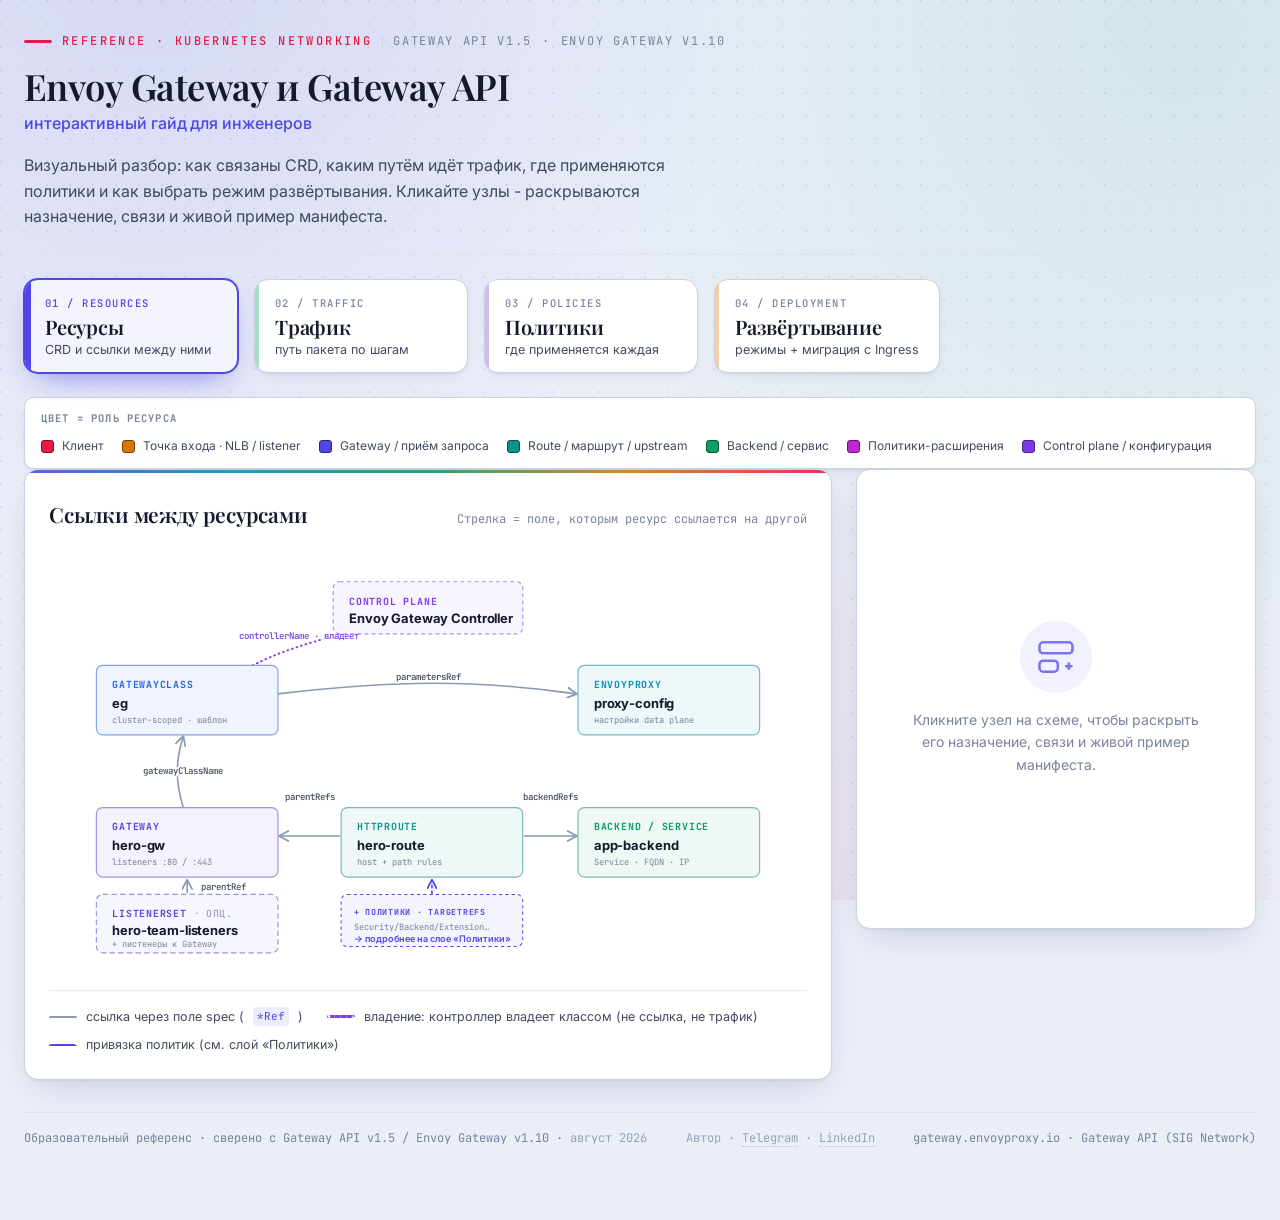
==== envoy-gateway-visualization/index.html @ 9452cdd7 "Add interactive visual guides: Envoy Gateway and trace sampling Two self-contained static guides sha" ====
<!DOCTYPE html>
<html lang="ru">
<head>
<meta charset="UTF-8">
<meta name="viewport" content="width=device-width, initial-scale=1.0">
<title>Envoy Gateway и Gateway API - интерактивный гайд</title>
<link rel="preconnect" href="https://fonts.googleapis.com">
<link rel="preconnect" href="https://fonts.gstatic.com" crossorigin>
<link href="https://fonts.googleapis.com/css2?family=Playfair+Display:wght@500;600;700&family=Inter:wght@400;500;600;700&family=JetBrains+Mono:wght@400;500;700&display=swap" rel="stylesheet">
<link rel="stylesheet" href="styles.css?v=26">
</head>
<body>
<div class="wrap">

  <header class="masthead">
    <!-- Two groups inside one eyebrow: rubric (brand) + covered components with the
         versions the content is written against (secondary). Version numbers must stay
         in sync with the claims in data.js / layers/deploy.html - see DESIGN.md §2. -->
    <div class="eyebrow">
      <span class="eb-rubric">Reference · Kubernetes networking</span>
      <span class="eb-topics">
        <span>Gateway API v1.5</span> · <span>Envoy Gateway v1.10</span>
      </span>
    </div>
    <h1>Envoy Gateway и Gateway API</h1>
    <p class="subtitle">интерактивный гайд для инженеров</p>
    <p class="lede">Визуальный разбор: как связаны CRD, каким путём идёт трафик,
      где применяются политики и как выбрать режим развёртывания. Кликайте узлы - раскрываются
      назначение, связи и живой пример манифеста.</p>
  </header>

  <div class="tabs" role="tablist" aria-label="Слои визуализации">
    <button class="tab" role="tab" data-layer="crd" aria-selected="true">
      <span class="tab-idx">01 / RESOURCES</span>
      <span class="tab-title">Ресурсы</span>
      <span class="tab-sub">CRD и ссылки между ними</span>
    </button>
    <button class="tab" role="tab" data-layer="traffic" aria-selected="false">
      <span class="tab-idx">02 / TRAFFIC</span>
      <span class="tab-title">Трафик</span>
      <span class="tab-sub">путь пакета по шагам</span>
    </button>
    <button class="tab" role="tab" data-layer="policies" aria-selected="false">
      <span class="tab-idx">03 / POLICIES</span>
      <span class="tab-title">Политики</span>
      <span class="tab-sub">где применяется каждая</span>
    </button>
    <button class="tab" role="tab" data-layer="deploy" aria-selected="false">
      <span class="tab-idx">04 / DEPLOYMENT</span>
      <span class="tab-title">Развёртывание</span>
      <span class="tab-sub">режимы + миграция с Ingress</span>
    </button>
  </div>

  <div class="color-key" aria-label="Легенда цветов ресурсов">
    <span class="ck-title">Цвет = роль ресурса</span>
    <span class="ck client">Клиент</span>
    <span class="ck edge-in">Точка входа · NLB / listener</span>
    <span class="ck gateway">Gateway / приём запроса</span>
    <span class="ck route">Route / маршрут / upstream</span>
    <span class="ck backend">Backend / сервис</span>
    <span class="ck policy">Политики-расширения</span>
    <span class="ck control">Control plane / конфигурация</span>
  </div>

  <div class="stage">
    <!-- Layer panels are fetched from layers/*.html and injected here at load.
         See bootstrap script below and README.md ("Разбиение на слои"). -->
    <div class="board" id="board">

    </div>

    <!-- ============ SIDE PANEL ============ -->
    <aside class="side" id="side">
      <div class="side-empty" id="side-empty">
        <svg width="44" height="44" viewBox="0 0 24 24" fill="none" stroke="currentColor" stroke-width="1.4">
          <rect x="3" y="4" width="18" height="6" rx="2"/><rect x="3" y="14" width="10" height="6" rx="2"/><path d="M17 17h4M19 15v4"/>
        </svg>
        <p>Кликните узел на схеме, чтобы раскрыть его назначение, связи и живой пример манифеста.</p>
      </div>
      <div class="side-content" id="side-content">
        <div class="side-top">
          <button class="side-close" id="side-close" aria-label="Закрыть">×</button>
          <div class="side-kind" id="s-kind"><span id="s-kind-text"></span><span class="side-badge" id="s-badge"></span></div>
          <div class="side-title" id="s-title"></div>
          <div class="side-scope" id="s-scope"></div>
          <div class="panel-tabs" role="tablist">
            <button class="panel-tab" role="tab" data-pane="overview" aria-selected="true">Обзор</button>
            <button class="panel-tab" role="tab" data-pane="manifest" aria-selected="false">Манифест</button>
          </div>
        </div>
        <div class="side-body">
          <div class="pane active" id="pane-overview"></div>
          <div class="pane" id="pane-manifest"></div>
        </div>
      </div>
    </aside>
  </div>

  <footer class="foot">
    <!-- Versions are now stated in the masthead eyebrow, so the old "не привязан к версии"
         disclaimer would contradict it. Keep this line and the eyebrow in sync. -->
    <span>Образовательный референс · сверено с Gateway API v1.5 / Envoy Gateway v1.10
      · <time datetime="2026-08">август 2026</time></span>
    <span class="foot-author">Автор ·
      <a href="https://t.me/mmmmort" target="_blank" rel="noopener noreferrer">Telegram</a> ·
      <a href="https://www.linkedin.com/in/mortalius/" target="_blank" rel="noopener noreferrer">LinkedIn</a>
    </span>
    <span>gateway.envoyproxy.io · Gateway API (SIG Network)</span>
  </footer>
</div>

<!-- Bootstrap: fetch layer partials into #board, THEN load behavior.
     data.js (pure content model, no DOM) is loaded up front.
     app.js is loaded LAST, only after every layer is in the DOM - so its
     load-time wiring (.node handlers, stepper, cp-toggle, deep-link) finds a
     complete document and needs no async awareness. Requires an http server
     (fetch is blocked on file://) - see README.md. Bump ?v=N on asset edits. -->
<script src="data.js?v=26"></script>
<script>
(async () => {
  const V = 26;                                    // cache-bust version (keep in sync with ?v= above)
  const LAYERS = ['crd','traffic','policies','deploy'];   // injection order = tab order
  const board = document.getElementById('board');
  try {
    const parts = await Promise.all(
      LAYERS.map(async name => {
        const res = await fetch(`layers/${name}.html?v=${V}`);
        if(!res.ok) throw new Error(`${name}: HTTP ${res.status}`);
        return res.text();
      })
    );
    board.insertAdjacentHTML('beforeend', parts.join('\n'));
  } catch(err){
    board.innerHTML = `<div class="board-head"><h2>Не удалось загрузить слои</h2>`
      + `<span class="hint">${err.message}. Запустите через http-сервер: <code>python3 -m http.server</code></span></div>`;
    console.error('Layer load failed:', err);
    return;                                        // don't load app.js against an empty board
  }
  const s = document.createElement('script');
  s.src = `app.js?v=${V}`;
  document.body.appendChild(s);
})();
</script>
</body>
</html>
---- envoy-gateway-visualization/styles.css ----
/* ============================================================
   Envoy Gateway visualization - styles
   Theme: "Blueprint Journal" - light, high-contrast, colorful.
   A cool paper canvas with a faint dot-grid, crisp white cards
   with colored borders + soft tinted shadows, and dark navy
   manifest blocks for punchy contrast. Each resource block is
   color-coded by role so the diagram reads as a legend of hues.

   Type system (all families ship Cyrillic - the UI is Russian):
     Playfair Display - high-contrast editorial serif for display/titles
     Inter            - clean grotesque for UI & body
     JetBrains Mono   - technical labels, code, YAML

   Accent contract (referenced across html/app.js/data.js):
     --primary   (indigo)  active UI / logic / selected / YAML keys / attach edges
     --accent-traffic (emerald) traversed path / progress / active connections
     --brand     (rose)    brand touch (eyebrow)
   Per-node hue lives in --na, assigned by [data-node] below.
   Structure lives in index.html; content in data.js; behavior in app.js.
   ============================================================ */
:root{
  /* base surfaces */
  --bg-primary:#eaeef7;          /* page canvas */
  --bg-surface:#ffffff;          /* cards / board / panel */
  --bg-surface-2:#f3f6fc;        /* insets */
  --bg-inset:#eef2fb;

  /* borders */
  --border:#dde3ef;              /* general hairline (referenced in html) */
  --border-faint:#e8ecf5;
  --border-muted:#c9d2e2;
  --border-2:#8c98b2;            /* medium - edges / arrow markers */

  /* typography */
  --text-primary:#141a2b;        /* near-black navy */
  --text-secondary:#414a5f;
  --text-muted:#78839c;
  --text-3:#98a3ba;              /* faint - config labels / soft markers */

  /* semantic accents */
  --primary:#4f46e5;             /* indigo - logic / YAML / active UI */
  --accent-manifest:#4f46e5;
  --accent-manifest-weak:rgba(79,70,229,.10);
  --accent-traffic:#0a9e63;      /* emerald - active path / success */
  --accent-traffic-weak:rgba(10,158,99,.12);
  --brand:#e11d48;               /* rose - brand touch */
  --accent-warning:#b45309;      /* amber - notes / pending */
  --accent-warning-weak:rgba(217,119,6,.12);

  /* category hues (for node color-coding) */
  --c-indigo:#4f46e5;
  --c-blue:#2563eb;
  --c-cyan:#0891b2;
  --c-teal:#0d9488;
  --c-emerald:#0a9e63;
  --c-violet:#7c3aed;
  --c-amber:#d97706;
  --c-rose:#e11d48;
  --c-fuchsia:#c026d3;

  /* layout */
  --radius:9px;
  --radius-lg:14px;
  --shadow:0 1px 2px rgba(20,26,43,.05),0 14px 34px -14px rgba(30,41,90,.22);
  --shadow-sm:0 1px 2px rgba(20,26,43,.05),0 6px 16px -10px rgba(30,41,90,.2);
  --glow-manifest:drop-shadow(0 2px 5px rgba(79,70,229,.35));
  --glow-traffic:drop-shadow(0 2px 5px rgba(10,158,99,.4));

  /* spacing (base 8px) */
  --s-xs:8px; --s-sm:12px; --s-md:16px; --s-lg:24px; --s-xl:32px;

  --font:"Inter",system-ui,-apple-system,Segoe UI,sans-serif;
  --display:"Playfair Display",Georgia,"Times New Roman",serif;
  --mono:"JetBrains Mono",ui-monospace,SFMono-Regular,Menlo,monospace;

  --spring:cubic-bezier(.34,1.56,.64,1);   /* tactile snap ~ spring */
  --ease:cubic-bezier(.4,0,.2,1);
}

*{box-sizing:border-box;}
html,body{margin:0;padding:0;}
body{
  font-family:var(--font);
  color:var(--text-secondary);
  background-color:var(--bg-primary);
  background-image:
    radial-gradient(circle at 12% -8%, rgba(79,70,229,.14), transparent 42%),
    radial-gradient(circle at 92% 4%, rgba(10,158,99,.10), transparent 44%),
    radial-gradient(circle at 60% 120%, rgba(225,29,72,.08), transparent 50%),
    radial-gradient(circle at 1px 1px, rgba(72,86,120,.11) 1px, transparent 0);
  background-size:auto,auto,auto,23px 23px;
  background-attachment:fixed,fixed,fixed,fixed;
  -webkit-font-smoothing:antialiased;
  line-height:1.6;
  font-size:16px;
  min-height:100vh;
}
.wrap{max-width:1320px;margin:0 auto;padding:var(--s-xl) var(--s-lg) 72px;}

/* custom scrollbars */
*{scrollbar-width:thin;scrollbar-color:var(--border-muted) transparent;}
*::-webkit-scrollbar{width:9px;height:9px;}
*::-webkit-scrollbar-track{background:transparent;}
*::-webkit-scrollbar-thumb{background:var(--border-muted);border-radius:999px;border:2px solid transparent;background-clip:padding-box;}
*::-webkit-scrollbar-thumb:hover{background:var(--text-3);background-clip:padding-box;}

/* ---------- Header ---------- */
header.masthead{padding-bottom:var(--s-lg);margin-bottom:var(--s-lg);border-bottom:1px solid var(--border);}
.eyebrow{
  font-family:var(--mono);font-size:12px;letter-spacing:.2em;text-transform:uppercase;
  color:var(--brand);font-weight:500;display:flex;align-items:center;gap:10px;margin-bottom:var(--s-md);
  flex-wrap:wrap;                /* rubric + topics: let the second group drop to its own line */
}
.eyebrow::before{content:"";width:28px;height:3px;border-radius:3px;background:var(--brand);flex-shrink:0;}
/* Rubric keeps --brand (the header's only brand touch - see DESIGN.md §1); the covered
   components step down to muted so they read as metadata, not as a second rubric. */
.eb-topics{
  color:var(--text-muted);font-weight:400;letter-spacing:.14em;
  display:inline-flex;align-items:center;gap:10px;flex-wrap:wrap;
}
/* Each component is one unbreakable unit: without this, a narrow viewport wraps
   between the product name and its version ("ENVOY GATEWAY" / "V1.10"). */
.eb-topics > span{white-space:nowrap;}
.eb-topics::before{                /* hairline divider, not another "·" - the segments already use them */
  content:"";width:1px;height:11px;background:var(--border-muted);flex-shrink:0;
}
h1{font-family:var(--display);font-size:clamp(1.4rem,2.93vw,2.27rem);font-weight:600;line-height:1.05;letter-spacing:-.015em;margin:0 0 6px;max-width:none;color:var(--text-primary);}
/* Genre line under the title. Deliberately NOT Playfair: the display scale has no
   tier below the section/tab level (see DESIGN.md §2), so the subtitle steps down
   via family + weight + color instead of a new, smaller serif size. */
.subtitle{font-family:var(--font);font-size:clamp(15px,1.25vw,17px);font-weight:500;color:var(--primary);margin:0 0 var(--s-md);letter-spacing:-.005em;}
.lede{font-size:16px;color:var(--text-secondary);max-width:68ch;margin:0;}
.lede b{color:var(--text-primary);font-weight:600;}
.doc-note{margin-top:var(--s-lg);display:flex;flex-wrap:wrap;gap:var(--s-xs) var(--s-sm);font-family:var(--mono);font-size:12px;color:var(--text-muted);}
.doc-note span{display:inline-flex;align-items:center;gap:8px;background:var(--bg-surface);border:1px solid var(--border-muted);border-radius:999px;padding:5px 14px;box-shadow:var(--shadow-sm);}
.doc-note span::before{content:"";width:7px;height:7px;border-radius:50%;flex-shrink:0;}
.doc-note span:nth-child(1)::before{background:var(--c-indigo);}
.doc-note span:nth-child(2)::before{background:var(--c-emerald);}
.doc-note span:nth-child(3)::before{background:var(--c-rose);}
.doc-note b{color:var(--text-primary);font-weight:600;}

/* ---------- Tabs (layer switch) ---------- */
.tabs{display:flex;gap:var(--s-md);margin:var(--s-lg) 0;flex-wrap:wrap;}
.tab{
  --tab-accent:var(--c-indigo);
  appearance:none;cursor:pointer;background:var(--bg-surface);border:1px solid var(--border-muted);
  border-radius:var(--radius-lg);padding:16px 20px 15px;text-align:left;font-family:var(--font);
  min-width:214px;position:relative;overflow:hidden;box-shadow:var(--shadow-sm);
  transition:transform 220ms var(--spring),border-color 200ms var(--ease),box-shadow 220ms var(--ease);
}
.tab::before{content:"";position:absolute;left:0;top:0;bottom:0;width:4px;background:var(--tab-accent);opacity:.35;transition:opacity 200ms var(--ease),width 200ms var(--ease);}
.tab[data-layer="crd"]{--tab-accent:var(--c-indigo);}
.tab[data-layer="traffic"]{--tab-accent:var(--c-emerald);}
.tab[data-layer="policies"]{--tab-accent:var(--c-violet);}
.tab[data-layer="deploy"]{--tab-accent:var(--c-amber);}
.tab .tab-idx{font-family:var(--mono);font-size:10.5px;letter-spacing:.14em;color:var(--text-muted);display:block;margin-bottom:6px;font-weight:500;}
.tab .tab-title{font-family:var(--display);font-size:20px;font-weight:600;color:var(--text-primary);display:block;line-height:1.1;letter-spacing:-.01em;}
.tab .tab-sub{font-size:12.5px;color:var(--text-secondary);display:block;margin-top:4px;}
.tab:hover{transform:translateY(-3px);border-color:var(--tab-accent);box-shadow:var(--shadow);}
.tab:hover::before{opacity:.7;}
.tab[aria-selected="true"]{
  border-color:var(--tab-accent);
  background:color-mix(in srgb,var(--tab-accent) 6%,#fff);
  box-shadow:0 0 0 1px var(--tab-accent),0 14px 30px -14px color-mix(in srgb,var(--tab-accent) 70%,transparent);
}
.tab[aria-selected="true"]::before{opacity:1;width:6px;}
.tab[aria-selected="true"] .tab-idx{color:var(--tab-accent);}

/* ---------- Stage layout (asymmetric) ---------- */
.stage{display:grid;grid-template-columns:1fr 400px;gap:var(--s-lg);align-items:start;}
@media (max-width:1120px){.stage{grid-template-columns:1fr;}}
/* Deployment layer never selects a node → no side panel. Hide it, but keep the
   board column at the same width as the other layers (the 400px track stays,
   just empty) so switching tabs doesn't reflow the main block. */
.wrap[data-layer="deploy"] .side{display:none;}

.board{background:var(--bg-surface);border:1px solid var(--border-muted);border-radius:var(--radius-lg);box-shadow:var(--shadow);padding:var(--s-lg);position:relative;overflow:hidden;}
.board::before{content:"";position:absolute;inset:0 0 auto 0;height:3px;background:linear-gradient(90deg,var(--c-indigo),var(--c-cyan),var(--c-emerald),var(--c-amber),var(--c-rose));opacity:.9;}
.board-head{display:flex;align-items:baseline;justify-content:space-between;gap:var(--s-md);margin:4px 0 var(--s-md);flex-wrap:wrap;}
.board-head h2{font-family:var(--display);font-size:21px;font-weight:600;margin:0;letter-spacing:-.01em;color:var(--text-primary);}
.board-head .hint{font-family:var(--mono);font-size:12px;color:var(--text-muted);}

svg.diagram{width:100%;height:auto;display:block;}
.layer-panel{display:none;}
.layer-panel.active{display:block;animation:fadeUp 320ms var(--ease);}
@keyframes fadeUp{from{opacity:0;transform:translateY(16px);}to{opacity:1;transform:none;}}

/* ---------- SVG nodes ---------- */
.node{--na:var(--primary);cursor:pointer;transform-box:fill-box;transform-origin:center;transition:transform 200ms var(--spring);}
.node:hover{transform:scale(1.03);}
.node .node-box{
  fill:color-mix(in srgb,var(--na) 7%,#fff);
  stroke:color-mix(in srgb,var(--na) 42%,var(--border-muted));
  stroke-width:1.5;
  transition:stroke 200ms var(--ease),fill 200ms var(--ease);
}
.node:hover .node-box,.node:focus .node-box{stroke:var(--na);fill:color-mix(in srgb,var(--na) 12%,#fff);outline:none;}
.node.selected .node-box{stroke:var(--na);stroke-width:2;fill:color-mix(in srgb,var(--na) 13%,#fff);filter:drop-shadow(0 3px 7px color-mix(in srgb,var(--na) 40%,transparent));}
.node.selected .glow-ring{opacity:.55;}
.glow-ring{fill:none;stroke:var(--na);stroke-width:5;opacity:0;transition:opacity 220ms var(--ease);}
.node-kind{font-family:var(--mono);font-size:12.5px;letter-spacing:.08em;font-weight:700;text-transform:uppercase;fill:var(--na);}
.node-title{font-family:var(--font);font-size:16.5px;font-weight:700;fill:var(--text-primary);letter-spacing:-.01em;}
.node-sub{font-family:var(--mono);font-size:11px;fill:var(--text-muted);}
.pod{fill:#fff;stroke:color-mix(in srgb,var(--na) 45%,var(--border-muted));stroke-width:1;}

/* control-plane accent (dashed = non-request/config flow) */
.node.control .node-box{stroke-dasharray:5 4;fill:color-mix(in srgb,var(--na) 5%,#fff);}
/* optional resource (e.g. ListenerSet): softer dashed box + muted "опц." tag */
.node-box.opt{stroke-dasharray:7 4;fill:color-mix(in srgb,var(--na) 5%,#fff);}
.opt-tag{fill:var(--text-3);font-weight:500;letter-spacing:.04em;}

/* policy-hint chip on Resources layer: aggregate pointer to the Policies layer */
.policy-hint{cursor:pointer;}
.policy-hint rect{fill:color-mix(in srgb,var(--primary) 6%,#fff);stroke:var(--primary);stroke-width:1.3;stroke-dasharray:4 4;transition:fill 180ms var(--ease);}
.policy-hint:hover rect,.policy-hint:focus rect{fill:color-mix(in srgb,var(--primary) 13%,#fff);outline:none;}
.policy-hint .ph-kind{font-family:var(--mono);font-size:10.5px;letter-spacing:.09em;font-weight:700;text-transform:uppercase;fill:var(--primary);}
.policy-hint .ph-sub{font-family:var(--mono);font-size:11px;fill:var(--text-muted);}
.policy-hint .ph-link{font-family:var(--font);font-size:11.5px;font-weight:600;fill:var(--primary);}

/* per-node hue assignments -------------------------------------- */
/* resources layer */
[data-node="controller"],[data-node="t-controller"],[data-node="p-controller"],[data-node="backendtrafficpolicy"]{--na:var(--c-violet);}
[data-node="gatewayclass"],[data-node="p-routing"]{--na:var(--c-blue);}
[data-node="envoyproxy"],[data-node="p-envoyproxy"],[data-node="backendtlspolicy"]{--na:var(--c-cyan);}
[data-node="gateway"],[data-node="p-request"],[data-node="t-envoy"]{--na:var(--c-indigo);}
[data-node="httproute"],[data-node="p-upstream"],[data-node="t-backendsvc"]{--na:var(--c-teal);}
[data-node="backend"],[data-node="p-backend"],[data-node="p-backendcrd"],[data-node="t-backendpods"]{--na:var(--c-emerald);}
[data-node="listenerset"]{--na:var(--c-indigo);}
/* traffic layer */
[data-node="t-client"],[data-node="p-client"],[data-node="securitypolicy"]{--na:var(--c-rose);}
[data-node="t-nlb"],[data-node="p-edge"],[data-node="clienttrafficpolicy"]{--na:var(--c-amber);}
/* policies layer */
[data-node="p-envoypatchpolicy"],[data-node="envoyextensionpolicy"]{--na:var(--c-fuchsia);}

/* ---------- edges ---------- */
.edge path{fill:none;stroke-linecap:round;stroke:var(--border-2);stroke-width:2;}
.edge-label{font-family:var(--mono);font-size:11.5px;font-weight:500;fill:var(--text-secondary);paint-order:stroke;stroke:var(--bg-surface);stroke-width:4.5;stroke-linejoin:round;}
.edge.config path{stroke-dasharray:6 5;stroke:var(--text-3);}
.edge.attach path{stroke:var(--primary);stroke-dasharray:4 4;}
.edge.attach .edge-label{fill:var(--primary);}

/* traffic step states */
.stepping .node.dp,.stepping .edge.data{opacity:.6;transition:opacity 320ms var(--ease);}
.stepping .node.dp.done,.stepping .edge.data.done,.stepping .node.dp.current,.stepping .edge.data.current{opacity:1;}
.edge.data.done path{stroke:var(--accent-traffic);}
.edge.data.current path{stroke:var(--accent-traffic);stroke-width:3;filter:var(--glow-traffic);}
.node.dp.done .node-box{stroke:var(--accent-traffic);fill:color-mix(in srgb,var(--accent-traffic) 9%,#fff);}
.node.dp.current .node-box{stroke:var(--accent-traffic);stroke-width:2;fill:color-mix(in srgb,var(--accent-traffic) 14%,#fff);filter:var(--glow-traffic);}
.node.dp.done .pod,.node.dp.current .pod{stroke:var(--accent-traffic);}
.stepping .node.control,.stepping .edge.config{opacity:.5;}
.flow-dot{fill:var(--accent-traffic);opacity:0;filter:var(--glow-traffic);}
.edge.data.current .flow-dot{opacity:1;}

/* ---------- legend ---------- */
.legend{display:flex;flex-wrap:wrap;gap:var(--s-xs) var(--s-lg);margin-top:var(--s-md);padding-top:var(--s-md);border-top:1px solid var(--border-faint);font-size:12.5px;color:var(--text-secondary);}
.legend .lg{display:inline-flex;align-items:center;gap:9px;}
.lg-line{width:28px;height:0;border-top:2px solid var(--border-2);border-radius:2px;}
.lg-line.green{border-color:var(--accent-traffic);}
.lg-line.amber{border-color:var(--c-amber);}
.lg-line.blue{border-top-style:dashed;border-color:var(--primary);}
.lg-line.cfg{border-top-style:dashed;border-color:var(--text-3);}
.lg-line.owns{border-top-style:dotted;border-top-width:3px;border-color:var(--c-violet);}
.legend code{font-family:var(--mono);font-size:11px;background:var(--accent-manifest-weak);color:var(--primary);padding:1px 4px;border-radius:4px;}

/* ---------- traffic stepper: progress bar ---------- */
.stepper{margin-top:var(--s-lg);background:var(--bg-surface-2);border:1px solid var(--border-faint);border-radius:var(--radius);padding:var(--s-md);}
.progress-head{display:flex;align-items:center;justify-content:space-between;margin-bottom:var(--s-sm);}
.progress-head>span:first-child{font-size:13px;font-weight:600;color:var(--text-primary);}
.progress-head .p-count{font-family:var(--mono);font-size:12px;color:var(--text-secondary);font-weight:500;font-variant-numeric:tabular-nums;}
.progress-track{height:7px;background:var(--bg-inset);border:1px solid var(--border-faint);border-radius:999px;overflow:hidden;}
.progress-fill{height:100%;background:linear-gradient(90deg,color-mix(in srgb,var(--accent-traffic) 65%,#fff),var(--accent-traffic));width:0;border-radius:999px;box-shadow:0 0 10px rgba(10,158,99,.4);transition:width 340ms var(--ease);}
.step-nav{display:flex;gap:var(--s-xs);align-items:center;margin-top:var(--s-md);flex-wrap:wrap;}
.step-dot{
  appearance:none;cursor:pointer;font-family:var(--mono);font-size:12.5px;font-weight:500;
  border:1px solid var(--border-muted);background:var(--bg-surface);color:var(--text-secondary);border-radius:var(--radius);
  padding:8px 13px;transition:all 180ms var(--ease);min-width:40px;font-variant-numeric:tabular-nums;box-shadow:var(--shadow-sm);
}
.step-dot:hover{border-color:var(--primary);color:var(--primary);transform:translateY(-1px);}
.step-dot[aria-pressed="true"]{background:var(--primary);border-color:var(--primary);color:#fff;box-shadow:0 8px 18px -8px var(--primary);}
.step-dot.done{border-color:var(--accent-traffic);color:var(--accent-traffic);background:var(--accent-traffic-weak);}
.step-dot.nav{background:transparent;box-shadow:none;color:var(--text-muted);}
.step-caption{margin-top:var(--s-md);background:var(--bg-surface);border:1px solid var(--border-faint);border-left:3px solid var(--primary);border-radius:var(--radius);padding:13px 15px;font-size:14px;color:var(--text-secondary);min-height:48px;box-shadow:var(--shadow-sm);}
.step-caption b{font-weight:600;color:var(--text-primary);}
.step-caption .sc-num{font-family:var(--mono);color:var(--accent-traffic);font-weight:700;margin-right:8px;}
.step-caption code{font-family:var(--mono);font-size:12.5px;background:var(--accent-manifest-weak);padding:1px 6px;border-radius:5px;border:1px solid color-mix(in srgb,var(--primary) 22%,transparent);color:var(--primary);}

/* ---------- side panel ---------- */
.side{position:sticky;top:var(--s-md);background:var(--bg-surface);border:1px solid var(--border-muted);border-radius:var(--radius-lg);box-shadow:var(--shadow);min-height:460px;display:flex;flex-direction:column;overflow:hidden;}
.side-empty{padding:48px 30px;text-align:center;color:var(--text-muted);display:flex;flex-direction:column;align-items:center;gap:var(--s-md);justify-content:center;flex:1;}
.side-empty svg{color:var(--primary);opacity:.75;padding:14px;background:var(--accent-manifest-weak);border-radius:50%;box-sizing:content-box;}
.side-empty p{margin:0;font-size:14px;max-width:32ch;line-height:1.6;}

.side-content{display:none;flex-direction:column;flex:1;min-height:0;}
.side-content.active{display:flex;animation:fadeUp 320ms var(--ease);}
.side-top{padding:var(--s-lg) var(--s-lg) 0;position:relative;background:linear-gradient(180deg,var(--bg-surface-2),transparent);}
.side-kind{font-family:var(--mono);font-size:11px;font-weight:500;letter-spacing:.1em;text-transform:uppercase;color:var(--text-muted);display:flex;align-items:center;gap:8px;flex-wrap:wrap;}
.side-badge{font-family:var(--mono);font-size:10px;font-weight:500;letter-spacing:.04em;text-transform:none;padding:3px 8px;border-radius:999px;background:var(--bg-inset);color:var(--text-secondary);border:1px solid var(--border-muted);}
.side-badge.eg{color:var(--primary);border-color:color-mix(in srgb,var(--primary) 35%,transparent);background:var(--accent-manifest-weak);}
.side-title{font-family:var(--display);font-size:25px;font-weight:600;margin:10px 0 5px;letter-spacing:-.01em;color:var(--text-primary);line-height:1.1;}
.side-scope{font-family:var(--mono);font-size:12px;color:var(--text-muted);}
.side-close{position:absolute;top:var(--s-md);right:var(--s-md);width:32px;height:32px;border-radius:var(--radius);border:1px solid var(--border-muted);background:var(--bg-surface);cursor:pointer;color:var(--text-secondary);font-size:18px;line-height:1;display:flex;align-items:center;justify-content:center;transition:all 180ms var(--ease);box-shadow:var(--shadow-sm);}
.side-close:hover{background:var(--brand);color:#fff;border-color:var(--brand);transform:rotate(90deg);}

/* inner tabs (overview/manifest) */
.panel-tabs{display:flex;gap:4px;margin-top:var(--s-md);border-bottom:1px solid var(--border-faint);}
.panel-tab{appearance:none;cursor:pointer;background:transparent;border:none;font-family:var(--font);font-size:13.5px;font-weight:600;color:var(--text-muted);padding:11px 15px;border-bottom:2px solid transparent;margin-bottom:-1px;transition:all 180ms var(--ease);}
.panel-tab:hover{color:var(--text-primary);}
.panel-tab[aria-selected="true"]{color:var(--primary);border-bottom-color:var(--primary);}
.panel-tab[disabled]{opacity:.35;cursor:not-allowed;}

.side-body{padding:var(--s-lg);overflow-y:auto;flex:1;min-height:0;}
.pane{display:none;}
.pane.active{display:block;animation:fadeUp 280ms var(--ease);}

.side-lead{font-size:14px;color:var(--text-secondary);margin:0 0 var(--s-lg);line-height:1.65;}
.sect{margin-bottom:var(--s-lg);}
.sect-h{font-family:var(--mono);font-size:12px;letter-spacing:.1em;text-transform:uppercase;color:var(--text-secondary);margin:0 0 var(--s-sm);font-weight:700;display:flex;align-items:center;gap:10px;}
.sect-h::after{content:"";flex:1;height:1px;background:var(--border-faint);}
.field-row{margin-bottom:11px;font-size:13.5px;line-height:1.5;}
.field-row:last-child{margin-bottom:0;}
.field-row code,.side-lead code,.callout code,.ref-list code{font-family:var(--mono);font-size:12px;background:var(--accent-manifest-weak);color:var(--primary);padding:2px 6px;border-radius:5px;border:1px solid color-mix(in srgb,var(--primary) 20%,transparent);}
.field-row .fd{color:var(--text-secondary);display:block;margin-top:4px;}
/* refs: each item is an explicit directed edge SOURCE → TARGET, with this
   node highlighted (.me), plus a caption (verb · field) below it. */
.ref-list{list-style:none;padding:0;margin:0;display:flex;flex-direction:column;gap:9px;}
.ref-item{background:var(--bg-surface-2);border:1px solid var(--border-faint);border-radius:var(--radius);padding:9px 12px;}
.ref-edge{display:flex;align-items:center;gap:8px;flex-wrap:wrap;font-size:12.5px;}
.ref-edge .rn{font-family:var(--mono);font-size:11.5px;font-weight:600;color:var(--text-secondary);background:var(--bg-surface);border:1px solid var(--border-muted);border-radius:6px;padding:2px 8px;}
.ref-edge .rn.me{color:var(--primary);background:var(--accent-manifest-weak);border-color:color-mix(in srgb,var(--primary) 32%,transparent);}
.ref-edge .ra{font-family:var(--mono);font-weight:700;color:var(--text-3);flex-shrink:0;}
.ref-meta{margin-top:5px;font-size:12.5px;color:var(--text-secondary);line-height:1.4;}
.ref-meta code{font-family:var(--mono);font-size:11px;background:var(--accent-manifest-weak);color:var(--primary);padding:1px 5px;border-radius:4px;border:1px solid color-mix(in srgb,var(--primary) 18%,transparent);}
.callout{background:var(--accent-warning-weak);border:1px solid color-mix(in srgb,var(--accent-warning) 30%,transparent);border-left:3px solid var(--accent-warning);border-radius:var(--radius);padding:12px 15px;font-size:13px;color:var(--accent-warning);line-height:1.55;}
.callout b{font-weight:600;color:#92400e;}
.callout code{background:#fff;color:var(--accent-warning);border-color:color-mix(in srgb,var(--accent-warning) 28%,transparent);}

/* manifest pane - dark navy block for punchy contrast */
.manifest-pre{font-family:var(--mono);font-size:12.5px;line-height:1.75;background:#111830;color:#c3cde4;border:1px solid #26304f;border-left:3px solid var(--primary);border-radius:var(--radius);padding:15px 17px;overflow-x:auto;margin:0 0 var(--s-md);white-space:pre;tab-size:2;font-variant-numeric:tabular-nums;box-shadow:inset 0 1px 0 rgba(255,255,255,.03),var(--shadow-sm);}
.manifest-pre .yk{color:#8ab4ff;border-bottom:1px dashed rgba(138,180,255,.5);cursor:pointer;padding-bottom:1px;transition:all 150ms var(--ease);border-radius:3px;}
.manifest-pre .yk:hover{background:rgba(138,180,255,.15);color:#b8d0ff;}
.manifest-pre .yk.active{background:var(--primary);color:#fff;border-bottom-color:transparent;font-weight:500;box-shadow:0 0 10px rgba(99,102,241,.6);padding:1px 4px;}
.manifest-pre .c{color:#69769c;font-style:italic;}
.manifest-pre .v{color:#6ee7a8;}
.manifest-hint{font-size:12px;color:var(--text-muted);margin:0 0 var(--s-md);display:flex;align-items:center;gap:7px;}
.manifest-hint svg{flex-shrink:0;color:var(--primary);}
.manifest-hint b{color:var(--primary);font-weight:600;}

.field-detail{border:1px solid var(--border-faint);border-radius:var(--radius);padding:0;overflow:hidden;background:var(--bg-surface-2);}
.field-detail.empty{border-style:dashed;border-color:var(--border-muted);background:transparent;}
.field-detail .fd-empty{padding:18px;font-size:13px;color:var(--text-muted);text-align:center;}
.field-detail .fd-inner{padding:15px 17px;animation:fadeUp 280ms var(--ease);}
.fd-field{font-family:var(--mono);font-size:13px;font-weight:700;color:var(--primary);margin:0 0 12px;display:flex;align-items:center;gap:9px;}
.fd-field .fd-tag{font-family:var(--mono);font-size:10px;font-weight:600;letter-spacing:.06em;text-transform:uppercase;color:var(--accent-warning);background:var(--accent-warning-weak);padding:2px 8px;border-radius:999px;border:1px solid color-mix(in srgb,var(--accent-warning) 28%,transparent);}
.fd-block{margin-bottom:13px;}
.fd-block:last-child{margin-bottom:0;}
.fd-block h4{font-family:var(--mono);font-size:10px;letter-spacing:.1em;text-transform:uppercase;color:var(--text-muted);margin:0 0 5px;font-weight:700;}
.fd-block p{margin:0;font-size:13.5px;color:var(--text-primary);line-height:1.55;}
.fd-block ul{margin:0;padding-left:0;list-style:none;display:flex;flex-direction:column;gap:6px;}
.fd-block li{font-size:13px;color:var(--text-secondary);display:flex;gap:9px;align-items:flex-start;line-height:1.45;}
.fd-block li .a{color:var(--accent-traffic);font-family:var(--mono);font-weight:700;flex-shrink:0;}
.fd-block code{font-family:var(--mono);font-size:12px;background:var(--accent-manifest-weak);color:var(--primary);padding:1px 5px;border-radius:5px;border:1px solid color-mix(in srgb,var(--primary) 20%,transparent);}
/* #8 failure-state block inside field detail */
.fd-block.fd-fail{background:var(--accent-warning-weak);border:1px solid color-mix(in srgb,var(--accent-warning) 28%,transparent);border-left:3px solid var(--accent-warning);border-radius:var(--radius);padding:10px 12px;margin-top:2px;}
.fd-block.fd-fail h4{color:var(--accent-warning);}
.fd-block.fd-fail h4::before{content:"⚠ ";}
.fd-block.fd-fail p{color:#92400e;}
.fd-block.fd-fail code{background:#fff;color:var(--accent-warning);border-color:color-mix(in srgb,var(--accent-warning) 28%,transparent);}

footer.foot{margin-top:var(--s-xl);padding-top:var(--s-md);border-top:1px solid var(--border);font-size:12px;color:var(--text-muted);display:flex;justify-content:space-between;flex-wrap:wrap;gap:10px;font-family:var(--mono);}
.foot-author{color:var(--text-3);}
.foot time{color:var(--text-3);white-space:nowrap;}   /* keep "август 2026" from breaking mid-date */
.foot-author a{color:var(--text-3);text-decoration:none;border-bottom:1px dotted color-mix(in srgb,var(--text-3) 55%,transparent);transition:color 160ms var(--ease),border-color 160ms var(--ease);}
.foot-author a:hover{color:var(--primary);border-bottom-color:var(--primary);}

/* =====================================================================
   New components (feature set): color legend, cp-toggle, filter chain,
   TLS marker, reverse traffic step, owns-vs-ref edges, responsive.
   ===================================================================== */

/* ---------- #4 Resource color legend ---------- */
.color-key{display:flex;flex-wrap:wrap;gap:8px 18px;margin:var(--s-sm) 0 0;padding:12px 16px;background:var(--bg-surface);border:1px solid var(--border-muted);border-radius:var(--radius);box-shadow:var(--shadow-sm);font-size:12px;color:var(--text-secondary);}
.color-key .ck-title{font-family:var(--mono);font-size:10.5px;letter-spacing:.11em;text-transform:uppercase;color:var(--text-muted);font-weight:700;width:100%;margin-bottom:2px;}
.color-key .ck{display:inline-flex;align-items:center;gap:8px;}
.color-key .ck::before{content:"";width:11px;height:11px;border-radius:3px;flex-shrink:0;background:var(--ck);border:1px solid color-mix(in srgb,var(--ck) 55%,#000);}
.ck.control{--ck:var(--c-violet);}
.ck.gateway{--ck:var(--c-indigo);}
.ck.route{--ck:var(--c-teal);}
.ck.backend{--ck:var(--c-emerald);}
.ck.edge-in{--ck:var(--c-amber);}
.ck.client{--ck:var(--c-rose);}
.ck.policy{--ck:var(--c-fuchsia);}
/* color legend is about SVG node hues - irrelevant on the deploy layer */
.wrap[data-layer="deploy"] .color-key{display:none;}

/* ---------- #5 Control-plane band collapse toggle ---------- */
.cp-toggle{appearance:none;cursor:pointer;font-family:var(--mono);font-size:12px;font-weight:500;color:var(--c-violet);background:color-mix(in srgb,var(--c-violet) 8%,#fff);border:1px solid color-mix(in srgb,var(--c-violet) 35%,transparent);border-radius:999px;padding:5px 13px;display:inline-flex;align-items:center;gap:7px;transition:all 180ms var(--ease);}
.cp-toggle:hover{background:color-mix(in srgb,var(--c-violet) 14%,#fff);transform:translateY(-1px);}
.cp-toggle[aria-pressed="true"]{background:var(--c-violet);color:#fff;border-color:var(--c-violet);}
.cp-toggle-icon{font-weight:700;width:12px;text-align:center;display:inline-block;}
/* the control-plane band is hidden until the SVG gets .cp-shown */
.cp-band{opacity:0;pointer-events:none;transition:opacity 260ms var(--ease);}
svg.diagram.cp-shown .cp-band{opacity:1;pointer-events:auto;}

/* ---------- #1 Ordered filter chain ---------- */
.chain{margin-top:var(--s-md);background:var(--bg-surface-2);border:1px solid var(--border-faint);border-radius:var(--radius);padding:var(--s-md);}
.chain-head{display:flex;align-items:baseline;justify-content:space-between;gap:var(--s-sm);flex-wrap:wrap;margin-bottom:var(--s-sm);}
.chain-title{font-family:var(--display);font-size:20px;font-weight:600;color:var(--text-primary);}
.chain-sub{font-family:var(--mono);font-size:11px;color:var(--text-muted);}
.chain-flow{list-style:none;margin:0;padding:0;display:flex;flex-wrap:wrap;align-items:stretch;gap:8px;counter-reset:cs;}
.chain-step{display:flex;align-items:center;gap:9px;background:var(--bg-surface);border:1px solid var(--border-muted);border-radius:var(--radius);padding:9px 13px;transition:all 160ms var(--ease);cursor:pointer;box-shadow:var(--shadow-sm);}
.chain-step:hover,.chain-step:focus{border-color:var(--primary);transform:translateY(-2px);outline:none;box-shadow:var(--shadow);}
.chain-step .cs-n{font-family:var(--mono);font-size:12px;font-weight:700;color:#fff;background:var(--primary);width:20px;height:20px;border-radius:50%;display:flex;align-items:center;justify-content:center;flex-shrink:0;}
.chain-step .cs-body{display:flex;flex-direction:column;line-height:1.25;}
.chain-step .cs-body b{font-size:14px;font-weight:600;color:var(--text-primary);}
.chain-step .cs-pol{font-family:var(--mono);font-size:11px;color:var(--text-muted);}
/* HTTPRoute cards (route-match + router dispatch): teal hue, clickable */
.chain-step.hroute{background:color-mix(in srgb,var(--c-teal) 8%,#fff);border-color:color-mix(in srgb,var(--c-teal) 40%,transparent);}
.chain-step.hroute .cs-n{background:var(--c-teal);}
.chain-step.hroute:hover,.chain-step.hroute:focus{border-color:var(--c-teal);box-shadow:var(--shadow);}
/* TLS/connection step: L4, resolved before the HTTP filter chain - amber, same hue as the
   TLS-terminate marker on the Traffic layer, so the "TLS = amber" association holds across tabs */
.chain-step.l4{background:color-mix(in srgb,var(--c-amber) 8%,#fff);border-color:color-mix(in srgb,var(--c-amber) 40%,transparent);}
.chain-step.l4:hover,.chain-step.l4:focus{border-color:var(--c-amber);box-shadow:var(--shadow);}
.chain-step .cs-n.l4{border-radius:6px;width:auto;min-width:26px;padding:0 5px;font-size:10.5px;background:var(--c-amber);}
/* real flex-item connectors between chain steps (not ::after - see lessons-learned: pseudo-element
   arrows anchored with a negative offset don't fit an 8px gap and bleed onto the next box) */
.chain-arrow{flex:0 0 auto;align-self:center;font-size:13px;line-height:1;color:var(--c-amber);opacity:.75;padding:0 1px;}
/* non-interactive marker for where the L7 HTTP filter sequence begins */
.chain-divider{flex:0 0 auto;align-self:center;display:flex;align-items:center;gap:6px;font-family:var(--mono);font-size:10px;letter-spacing:.1em;text-transform:uppercase;color:var(--text-muted);white-space:nowrap;padding:0 2px;}
.chain-divider::before{content:"";display:inline-block;width:1px;height:18px;background:var(--border-muted);}
.chain-note{margin:var(--s-sm) 0 0;font-size:12px;color:var(--text-muted);line-height:1.5;}
.chain-note code{font-family:var(--mono);font-size:11.5px;background:var(--accent-manifest-weak);color:var(--primary);padding:1px 5px;border-radius:4px;}

/* ---------- #3 TLS-termination marker (traffic layer) ---------- */
.tls-marker{opacity:0;transition:opacity 300ms var(--ease);}
.tls-marker.shown{opacity:1;}
.tls-marker rect{fill:color-mix(in srgb,var(--c-amber) 16%,#fff);stroke:var(--c-amber);stroke-width:1.2;}
.tls-marker text{font-family:var(--mono);font-size:10px;font-weight:700;letter-spacing:.02em;fill:#92400e;text-transform:uppercase;}
.tls-marker.pulse rect{animation:tlsPulse 1.4s var(--ease) infinite;}
@keyframes tlsPulse{0%,100%{filter:none;}50%{filter:drop-shadow(0 0 6px color-mix(in srgb,var(--c-amber) 70%,transparent));}}

/* ---------- #2 Reverse (response) traffic step ---------- */
.edge.data.reverse path{stroke:var(--c-amber);stroke-dasharray:none;}
.edge.data.done.reverse path{stroke:var(--c-amber);}
.node.dp.done .node-box{--na:var(--accent-traffic);}
.progress-fill.reverse{background:linear-gradient(90deg,color-mix(in srgb,var(--c-amber) 60%,#fff),var(--c-amber));box-shadow:0 0 10px color-mix(in srgb,var(--c-amber) 50%,transparent);}
.step-dot.resp[aria-pressed="true"]{background:var(--c-amber);border-color:var(--c-amber);color:#fff;box-shadow:0 8px 18px -8px var(--c-amber);}
.step-dot.resp{color:var(--accent-warning);border-color:color-mix(in srgb,var(--c-amber) 40%,var(--border-muted));}

/* ---------- #7 owns vs ref edges ---------- */
/* control-plane "ownership" edges get a distinct double-dot dash + label chip */
.edge.config.owns path{stroke:var(--c-violet);stroke-dasharray:1 5;stroke-width:2.4;stroke-linecap:round;}
.edge.config.owns .edge-label{fill:var(--c-violet);}

/* ---------- #6 Responsive ---------- */
.diagram-scroll{overflow-x:auto;overflow-y:hidden;-webkit-overflow-scrolling:touch;}
.diagram-scroll svg.diagram{min-width:640px;}
@media (max-width:1120px){
  .stage{grid-template-columns:1fr;}
  .side{position:static;}
}
@media (max-width:680px){
  .wrap{padding:var(--s-lg) var(--s-md) 56px;}
  .tabs{gap:var(--s-sm);}
  .tab{min-width:0;flex:1 1 100%;}
  .board{padding:var(--s-md);}
  .chain-flow{gap:6px 14px;}
  h1{font-size:clamp(1.13rem,4.67vw,1.47rem);}
  /* The topics group always sits on its own line here, so the vertical hairline
     would dangle at the start of it - drop it and let the line break do the dividing. */
  .eyebrow{gap:4px 10px;}
  .eb-topics{letter-spacing:.1em;}
  .eb-topics::before{display:none;}
  /* h1 shrinks here, so shrink the subtitle with it - otherwise the two lines
     end up within ~3px of each other and the hierarchy reads flat */
  .subtitle{font-size:13.5px;}
  footer.foot{flex-direction:column;gap:4px;}
}

/* =====================================================================
   Deployment layer (tab 04): deployment modes + Ingress→Gateway migration
   ===================================================================== */
.dp-intro{font-size:14px;color:var(--text-secondary);line-height:1.65;margin:2px 0 var(--s-md);max-width:none;}
.dp-intro code,.dp-yaml-head code{font-family:var(--mono);font-size:12px;background:var(--accent-manifest-weak);color:var(--primary);padding:1px 6px;border-radius:5px;border:1px solid color-mix(in srgb,var(--primary) 20%,transparent);}

/* mode switch */
/* switch sits BETWEEN the topology and the mode description card - it drives both */
.dp-switch{display:flex;flex-wrap:wrap;justify-content:center;width:fit-content;max-width:100%;margin:0 auto var(--s-md);gap:6px;padding:5px;background:var(--bg-inset);border:1px solid var(--border-muted);border-radius:999px;}
.dp-mode{appearance:none;cursor:pointer;background:transparent;border:none;border-radius:999px;padding:8px 18px;font-family:var(--font);text-align:left;transition:all 200ms var(--ease);}
.dp-mode-t{display:block;font-size:14px;font-weight:600;color:var(--text-secondary);line-height:1.2;}
.dp-mode-s{display:block;font-family:var(--mono);font-size:10.5px;color:var(--text-muted);margin-top:2px;}
.dp-mode-s code{background:none;border:none;padding:0;color:var(--text-muted);}
.dp-mode:hover .dp-mode-t{color:var(--text-primary);}
.dp-mode.active{background:var(--bg-surface);box-shadow:var(--shadow-sm);}
.dp-mode.active .dp-mode-t{color:var(--text-primary);}
.dp-mode[data-mode="dedicated"].active{box-shadow:0 0 0 1px var(--c-emerald),var(--shadow-sm);}
.dp-mode[data-mode="dedicated"].active .dp-mode-s code,.dp-mode[data-mode="dedicated"].active .dp-mode-s{color:var(--c-emerald);}
.dp-mode[data-mode="merged"].active{box-shadow:0 0 0 1px var(--c-amber),var(--shadow-sm);}
.dp-mode[data-mode="merged"].active .dp-mode-s code,.dp-mode[data-mode="merged"].active .dp-mode-s{color:var(--accent-warning);}
.dp-mode[data-mode="listenerset"].active{box-shadow:0 0 0 1px var(--c-teal),var(--shadow-sm);}
.dp-mode[data-mode="listenerset"].active .dp-mode-s{color:var(--c-teal);}
.dp-rec{display:inline-block;font-family:var(--mono);font-size:8.5px;font-weight:700;letter-spacing:.04em;text-transform:uppercase;color:#fff;background:var(--c-teal);padding:2px 6px;border-radius:999px;vertical-align:middle;margin-left:5px;}

/* static mental-model diagram: Controller → Gateways → Deployment+Service.
   Sits before the mode switch, standalone (its own card), not part of .dp-topo -
   it doesn't change with dedicated/merged, so it must not look like it's part of that toggle. */
.dp-ctrl-diagram{background:var(--bg-surface-2);border:1px solid var(--border-faint);border-radius:var(--radius-lg);padding:var(--s-lg) var(--s-lg) var(--s-md);margin-bottom:var(--s-sm);max-width:820px;margin-left:auto;margin-right:auto;}
.dp-ctrl-controller{--na:var(--c-violet);margin:0 auto var(--s-xs);max-width:280px;text-align:center;font-family:var(--mono);font-size:12px;font-weight:600;color:color-mix(in srgb,var(--na) 78%,#000);background:color-mix(in srgb,var(--na) 8%,#fff);border:1.5px dashed color-mix(in srgb,var(--na) 50%,transparent);border-radius:var(--radius);padding:8px 16px;box-shadow:var(--shadow-sm);}
.dp-ctrl-kind{display:block;font-size:10px;letter-spacing:.1em;color:var(--na);}
.dp-ctrl-controller small{display:block;font-weight:500;font-size:10.5px;color:var(--text-muted);margin-top:2px;}
.dp-ctrl-arrows{display:block;width:100%;height:26px;}
.dp-ctrl-arrows path{fill:none;stroke:var(--border-2);stroke-width:1.6;stroke-linecap:round;}
.dp-ctrl-arrows:first-of-type path{stroke:var(--c-violet);stroke-dasharray:1 5;}
/* deployment row mirrors .dp-gw styling (same hues) but reads as an output, not an input */
.dp-ctrl-deps{display:grid;grid-template-columns:repeat(3,1fr);gap:14px;}
.dp-ctrl-dep{--g:var(--primary);justify-self:center;width:100%;max-width:190px;text-align:center;font-family:var(--mono);font-size:11.5px;font-weight:600;color:color-mix(in srgb,var(--g) 78%,#000);background:color-mix(in srgb,var(--g) 10%,#fff);border:1.5px solid color-mix(in srgb,var(--g) 45%,transparent);border-radius:var(--radius);padding:8px 10px;box-shadow:var(--shadow-sm);}
.dp-ctrl-dep small{display:block;font-weight:500;color:var(--text-muted);font-size:10.5px;margin-top:2px;}
.dp-ctrl-caption{font-size:12.5px;color:var(--text-muted);line-height:1.55;margin:0 0 var(--s-lg);}
.dp-ctrl-caption code{font-family:var(--mono);font-size:11.5px;background:var(--accent-manifest-weak);color:var(--primary);padding:1px 5px;border-radius:4px;}

/* topology diagram */
.dp-topo{background:var(--bg-surface-2);border:1px solid var(--border-faint);border-radius:var(--radius-lg);padding:var(--s-lg);margin-bottom:var(--s-lg);}

/* gateway row + stacks share a 3-col grid so their centers align (x=50/150/250 in the SVG) */
.dp-gws{display:grid;grid-template-columns:repeat(3,1fr);gap:14px;}
.dp-gw{--g:var(--primary);justify-self:center;font-family:var(--mono);font-size:13px;font-weight:600;color:color-mix(in srgb,var(--g) 75%,#000);background:color-mix(in srgb,var(--g) 10%,#fff);border:1.5px solid color-mix(in srgb,var(--g) 45%,transparent);border-radius:var(--radius);padding:8px 15px;display:inline-flex;align-items:baseline;gap:6px;box-shadow:var(--shadow-sm);}
.dp-gw small{font-weight:500;color:var(--text-muted);font-size:11px;}
/* SVG connectors: show dedicated OR merged set by mode */
.dp-arrows{display:block;width:100%;height:38px;}
.dp-arrows path{fill:none;stroke:var(--border-2);stroke-width:1.6;}
.dp-ar-converge{display:none;}
.dp-topo[data-mode="merged"] .dp-ar-dedicated,
.dp-topo[data-mode="listenerset"] .dp-ar-dedicated{display:none;}
.dp-topo[data-mode="merged"] .dp-ar-converge,
.dp-topo[data-mode="listenerset"] .dp-ar-converge{display:block;}

/* stacks: show dedicated OR merged by mode */
.dp-stacks{margin-top:6px;}
.dp-stacks.dp-dedicated{display:grid;grid-template-columns:repeat(3,1fr);gap:14px;}
.dp-stacks.dp-merged,.dp-stacks.dp-listenerset{display:none;}
.dp-topo[data-mode="merged"] .dp-stacks.dp-dedicated,
.dp-topo[data-mode="listenerset"] .dp-stacks.dp-dedicated{display:none;}
.dp-topo[data-mode="merged"] .dp-stacks.dp-merged{display:block;animation:fadeUp 320ms var(--ease);}
.dp-topo[data-mode="listenerset"] .dp-stacks.dp-listenerset{display:block;animation:fadeUp 320ms var(--ease);}
.dp-topo[data-mode="dedicated"] .dp-stacks.dp-dedicated{animation:fadeUp 320ms var(--ease);}

.dp-stack{--g:var(--primary);display:flex;flex-direction:column;gap:8px;align-items:stretch;text-align:center;}
.dp-envoy,.dp-lb,.dp-ip{border-radius:var(--radius);padding:10px 12px;font-family:var(--mono);font-size:12px;font-weight:600;}
.dp-envoy{background:color-mix(in srgb,var(--g) 12%,#fff);border:1.5px solid color-mix(in srgb,var(--g) 45%,transparent);color:color-mix(in srgb,var(--g) 78%,#000);}
.dp-envoy small,.dp-lb small,.dp-ip small{display:block;font-weight:500;font-size:10px;color:var(--text-muted);margin-top:3px;line-height:1.35;}
.dp-lb{background:#fff;border:1.5px dashed var(--border-2);color:var(--text-secondary);}
.dp-ip{background:var(--text-primary);color:#e8edf7;font-weight:500;letter-spacing:.02em;}
.dp-ip b{color:#fff;font-weight:700;}
.dp-stack.shared{max-width:560px;margin:0 auto;}
.dp-stack.shared .dp-envoy{--g:var(--c-amber);}
.dp-listenerset .dp-stack.shared .dp-envoy{--g:var(--c-teal);}
.dp-listenerset .dp-stack.shared .dp-envoy code{font-family:var(--mono);font-size:11px;background:var(--accent-manifest-weak);color:var(--primary);padding:1px 5px;border-radius:4px;}

.dp-counts{display:flex;justify-content:center;gap:var(--s-lg);margin-top:var(--s-lg);flex-wrap:wrap;}
.dp-count{font-family:var(--mono);font-size:12.5px;color:var(--text-secondary);display:inline-flex;align-items:baseline;gap:7px;}
.dp-count b{font-size:20px;font-weight:700;color:var(--text-primary);font-variant-numeric:tabular-nums;transition:color 200ms var(--ease);}
.dp-topo[data-mode="dedicated"] .dp-count b{color:var(--c-emerald);}
.dp-topo[data-mode="merged"] .dp-count b{color:var(--c-amber);}
.dp-topo[data-mode="listenerset"] .dp-count b{color:var(--c-teal);}

/* comparison cards */
/* Only one card at a time: the one matching the switch. Cards are 2-column
   inside (Топология/Сертификаты + Плюсы/Подводные камни) since they now get the
   full board width instead of a third of it. */
.dp-compare{margin-bottom:var(--s-lg);}
.dp-compare > .dp-card{display:none;}
.dp-compare[data-mode="dedicated"]   > .dp-card-dedicated,
.dp-compare[data-mode="merged"]      > .dp-card-merged,
.dp-compare[data-mode="listenerset"] > .dp-card-listenerset{display:block;animation:fadeUp 320ms var(--ease);}
.dp-card{background:var(--bg-surface);border:1px solid var(--border-muted);border-radius:var(--radius-lg);padding:var(--s-md) var(--s-lg) var(--s-lg);box-shadow:var(--shadow-sm);min-width:0;}
.dp-card code{overflow-wrap:anywhere;}
.dp-card-dedicated{border-top:3px solid var(--c-emerald);}
.dp-card-merged{border-top:3px solid var(--c-amber);}
.dp-card-listenerset{border-top:3px solid var(--c-teal);}
.dp-card header{display:flex;align-items:center;gap:8px;margin-bottom:var(--s-sm);flex-wrap:wrap;}
.dp-card h3{font-family:var(--display);font-size:18px;font-weight:600;margin:0;color:var(--text-primary);}
.dp-badge{--g:var(--primary);font-family:var(--mono);font-size:10px;font-weight:700;letter-spacing:.06em;text-transform:uppercase;color:#fff;background:var(--g);padding:3px 9px;border-radius:999px;}
.dp-card dl{margin:0;display:grid;grid-template-columns:auto;gap:4px 0;}
.dp-card dt{font-family:var(--mono);font-size:10px;letter-spacing:.08em;text-transform:uppercase;color:var(--text-muted);font-weight:700;margin-top:10px;}
.dp-card dt:first-child{margin-top:0;}
/* One card at full board width → put Плюсы and Подводные камни side by side.
   Explicit rows: every card starts with exactly two full-width dt/dd pairs
   (Топология, Сертификаты) = rows 1-4, so pro/con share rows 5-6. */
@media (min-width:721px){
  .dp-card dl{grid-template-columns:1fr 1fr;column-gap:var(--s-xl);}
  .dp-card dt,.dp-card dd{grid-column:1/-1;}          /* Топология / Сертификаты: full width */
  .dp-card dt.pro{grid-area:5/1;}  .dp-card dd.pro{grid-area:6/1;}
  .dp-card dt.con{grid-area:5/2;}  .dp-card dd.con{grid-area:6/2;}
  .dp-card dd.pro,.dp-card dd.con{align-self:start;}
}
.dp-card dd{margin:0;font-size:13px;color:var(--text-secondary);line-height:1.5;}
.dp-card dt.pro{color:var(--c-emerald);}
.dp-card dt.pro::before{content:"✓ ";}
.dp-card dt.con{color:var(--accent-warning);}
.dp-card dt.con::before{content:"⚠ ";}
.dp-card dd.con{color:#92400e;}
/* pro/con facts: one per line with a colored marker */
.dp-list{list-style:none;margin:4px 0 0;padding:0;display:flex;flex-direction:column;gap:6px;}
.dp-list li{position:relative;padding-left:20px;font-size:13px;line-height:1.5;}
.dp-list li::before{position:absolute;left:0;top:0;font-weight:700;}
.dp-card dd.pro .dp-list li{color:var(--text-secondary);}
.dp-card dd.pro .dp-list li::before{content:"✓";color:var(--c-emerald);}
.dp-card dd.con .dp-list li{color:#92400e;}
.dp-card dd.con .dp-list li::before{content:"⚠";color:var(--accent-warning);font-size:11px;top:1px;}
.dp-card code{font-family:var(--mono);font-size:11.5px;background:var(--accent-manifest-weak);color:var(--primary);padding:1px 5px;border-radius:4px;}
.dp-card dd.con code{background:var(--accent-warning-weak);color:var(--accent-warning);}

/* EnvoyProxy flag snippet - lives inside the Merged card (flag is merged-only) */
.dp-yaml{margin-top:var(--s-md);padding-top:var(--s-md);border-top:1px solid var(--border-faint);}
.dp-yaml .manifest-pre{margin-bottom:0;font-size:11.5px;}
.dp-yaml-head{font-size:13px;color:var(--text-secondary);margin-bottom:var(--s-xs);font-weight:500;}
.dp-flag{color:#8ab4ff;}
.dp-flag-v{color:#ffd479;font-weight:700;transition:color 150ms var(--ease);}

/* Ingress → Gateway migration */
.dp-migrate{background:var(--bg-surface-2);border:1px solid var(--border-faint);border-radius:var(--radius);padding:var(--s-md) var(--s-lg) var(--s-lg);}
.mig-grid{display:grid;grid-template-columns:1fr auto 1.1fr;gap:var(--s-md);align-items:center;margin-top:var(--s-sm);}
.mig-col{min-width:0;}
.mig-h{font-family:var(--mono);font-size:10.5px;letter-spacing:.08em;text-transform:uppercase;color:var(--text-muted);font-weight:700;margin-bottom:6px;}
.mig-old .manifest-pre{border-left-color:var(--text-3);font-size:11px;line-height:1.6;}
.mig-arrow{font-size:28px;color:var(--c-amber);font-weight:700;text-align:center;}
.mig-map{list-style:none;margin:0;padding:0;display:flex;flex-direction:column;gap:8px;}
.mig-map li{display:grid;grid-template-columns:1fr auto;grid-template-areas:"k v" "n n";gap:2px 10px;background:var(--bg-surface);border:1px solid var(--border-faint);border-left:3px solid var(--primary);border-radius:var(--radius);padding:8px 12px;}
.mig-k{grid-area:k;font-family:var(--mono);font-size:11.5px;color:var(--text-muted);}
.mig-v{grid-area:v;font-family:var(--mono);font-size:11.5px;font-weight:700;color:var(--primary);text-align:right;}
.mig-note{grid-area:n;font-size:11.5px;color:var(--text-secondary);line-height:1.4;}

/* deployment layer - narrow screens (must follow base rules to win on source order) */
@media (max-width:640px){
  /* keep the 3-col topology intact (gateways ↔ arrows ↔ stacks stay aligned) and
     let it scroll horizontally, rather than half-collapsing only the stacks */
  .dp-topo{overflow-x:auto;-webkit-overflow-scrolling:touch;}
  .dp-topo > *{min-width:520px;}
  .dp-gw{font-size:12px;padding:7px 10px;}
  .mig-grid{grid-template-columns:1fr;}
  .mig-arrow{transform:rotate(90deg);justify-self:center;}
  .dp-switch{width:100%;}
  .dp-mode{flex:1;}
}
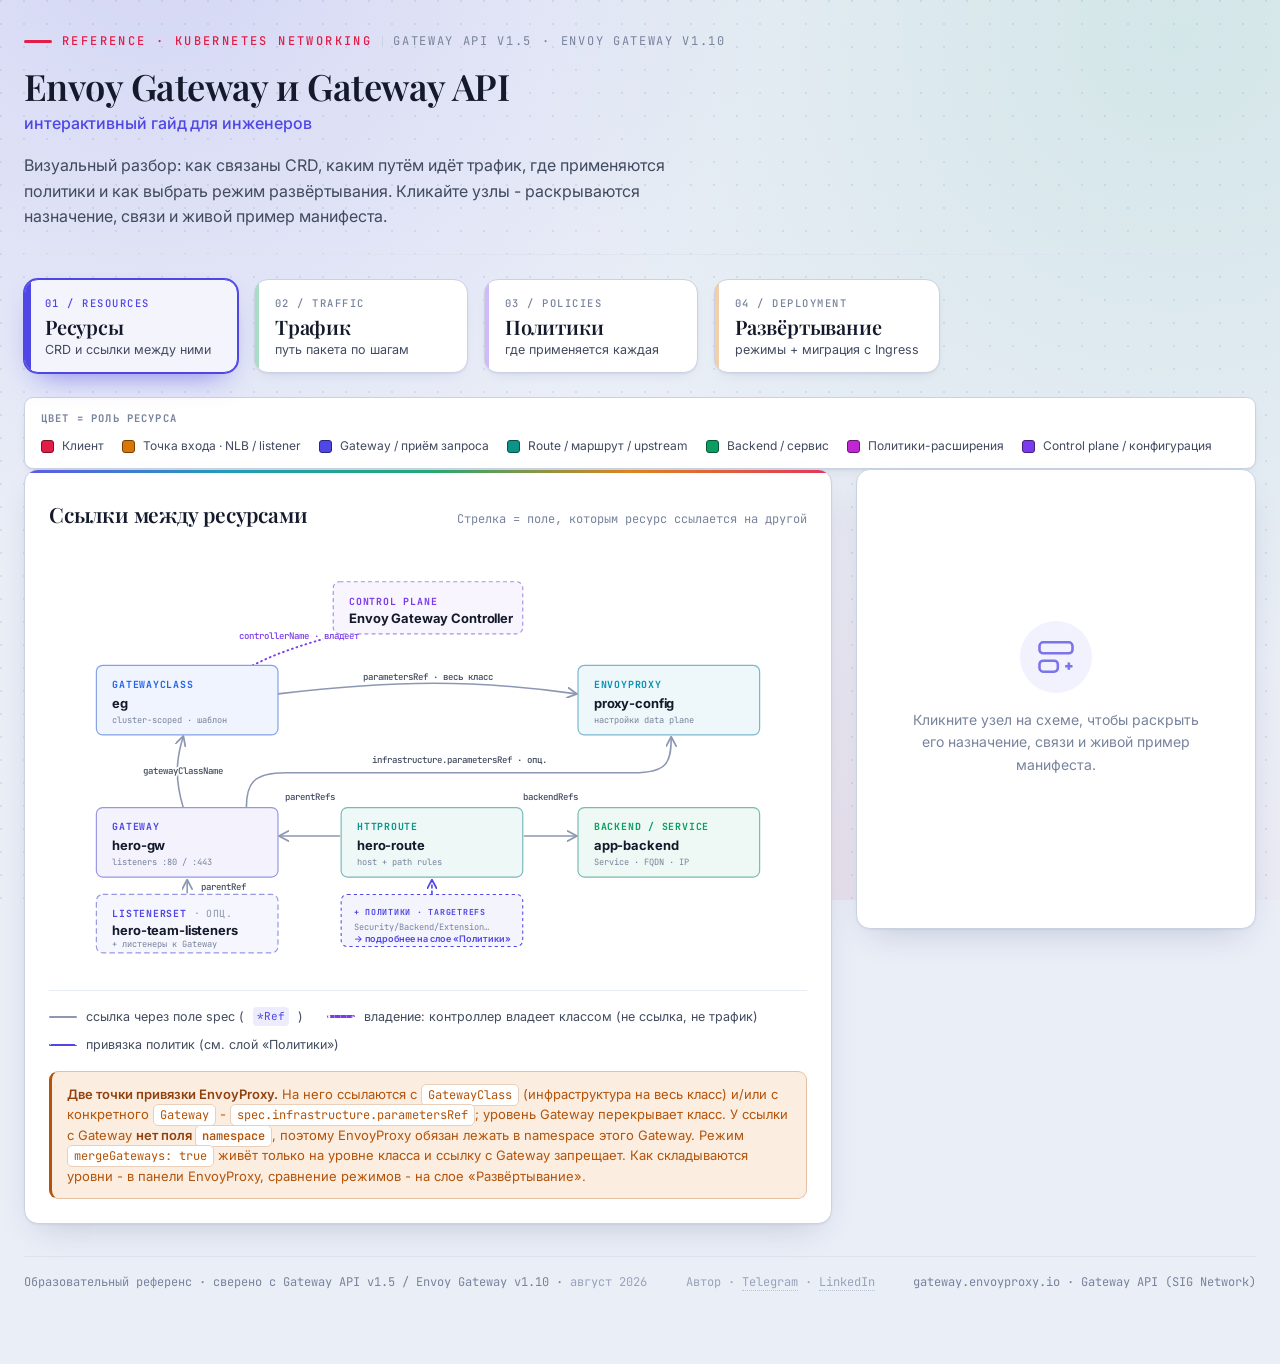
==== commit 1bd2969a: "Show both EnvoyProxy attachment points, not just the GatewayClass one A Gateway can reference its ow" ====
--- a/envoy-gateway-visualization/index.html
+++ b/envoy-gateway-visualization/index.html
@@ -4,10 +4,30 @@
 <meta charset="UTF-8">
 <meta name="viewport" content="width=device-width, initial-scale=1.0">
 <title>Envoy Gateway и Gateway API - интерактивный гайд</title>
+<meta name="description" content="Интерактивный разбор Gateway API и Envoy Gateway: как связаны CRD, каким путём идёт трафик, где применяется каждая политика и как выбрать режим развёртывания.">
+<link rel="icon" href="favicon.ico" sizes="any">
+<link rel="icon" href="favicon.png" type="image/png">
+
+<!-- Open Graph: LinkedIn requires ABSOLUTE urls - relative ones silently yield no preview,
+     and the preview is cached per url for a long time, so a bad first scrape sticks.
+     og:url must match the canonical host exactly; update all three if the domain changes,
+     then re-run the LinkedIn Post Inspector BEFORE posting. See CONTRIBUTING.md §6. -->
+<meta property="og:type" content="article">
+<meta property="og:site_name" content="Visual guides">
+<meta property="og:locale" content="ru_RU">
+<meta property="og:url" content="https://envoy-gateway-guide.onrender.com/">
+<meta property="og:title" content="Envoy Gateway и Gateway API - интерактивный гайд">
+<meta property="og:description" content="Как связаны CRD, каким путём идёт трафик, где применяется каждая политика и как выбрать режим развёртывания. Клик по узлу раскрывает назначение, связи и живой пример манифеста.">
+<meta property="og:image" content="https://envoy-gateway-guide.onrender.com/og-preview.png">
+<meta property="og:image:width" content="1200">
+<meta property="og:image:height" content="627">
+<meta property="og:image:alt" content="Схема ссылок между ресурсами Gateway API с раскрытой панелью узла Gateway">
+<meta name="twitter:card" content="summary_large_image">
+
 <link rel="preconnect" href="https://fonts.googleapis.com">
 <link rel="preconnect" href="https://fonts.gstatic.com" crossorigin>
 <link href="https://fonts.googleapis.com/css2?family=Playfair+Display:wght@500;600;700&family=Inter:wght@400;500;600;700&family=JetBrains+Mono:wght@400;500;700&display=swap" rel="stylesheet">
-<link rel="stylesheet" href="styles.css?v=26">
+<link rel="stylesheet" href="styles.css?v=28">
 </head>
 <body>
 <div class="wrap">
@@ -116,10 +136,10 @@
      load-time wiring (.node handlers, stepper, cp-toggle, deep-link) finds a
      complete document and needs no async awareness. Requires an http server
      (fetch is blocked on file://) - see README.md. Bump ?v=N on asset edits. -->
-<script src="data.js?v=26"></script>
+<script src="data.js?v=28"></script>
 <script>
 (async () => {
-  const V = 26;                                    // cache-bust version (keep in sync with ?v= above)
+  const V = 28;                                    // cache-bust version (keep in sync with ?v= above)
   const LAYERS = ['crd','traffic','policies','deploy'];   // injection order = tab order
   const board = document.getElementById('board');
   try {
--- a/envoy-gateway-visualization/styles.css
+++ b/envoy-gateway-visualization/styles.css
@@ -261,6 +261,10 @@
 .lg-line.cfg{border-top-style:dashed;border-color:var(--text-3);}
 .lg-line.owns{border-top-style:dotted;border-top-width:3px;border-color:var(--c-violet);}
 .legend code{font-family:var(--mono);font-size:11px;background:var(--accent-manifest-weak);color:var(--primary);padding:1px 4px;border-radius:4px;}
+/* a .callout (DESIGN.md §3.12) may also sit under a diagram, not only in the side panel:
+   for a remark that qualifies the whole schema rather than one node. Needs the gap the
+   side-panel flow provides for free. */
+.legend + .callout{margin-top:var(--s-md);}
 
 /* ---------- traffic stepper: progress bar ---------- */
 .stepper{margin-top:var(--s-lg);background:var(--bg-surface-2);border:1px solid var(--border-faint);border-radius:var(--radius);padding:var(--s-md);}
@@ -585,7 +589,11 @@
 .dp-card dt:first-child{margin-top:0;}
 /* One card at full board width → put Плюсы and Подводные камни side by side.
    Explicit rows: every card starts with exactly two full-width dt/dd pairs
-   (Топология, Сертификаты) = rows 1-4, so pro/con share rows 5-6. */
+   (Топология, Сертификаты) = rows 1-4, so pro/con share rows 5-6.
+   That row count is an invariant, and breaking it fails silently: a third dt/dd
+   pair claims rows 5-6, auto-placement flows Сертификаты BELOW the pro/con
+   columns, and the card still renders - just in the wrong order. Extending a
+   card? Fold the text into an existing dd, or rework this block for all three. */
 @media (min-width:721px){
   .dp-card dl{grid-template-columns:1fr 1fr;column-gap:var(--s-xl);}
   .dp-card dt,.dp-card dd{grid-column:1/-1;}          /* Топология / Сертификаты: full width */
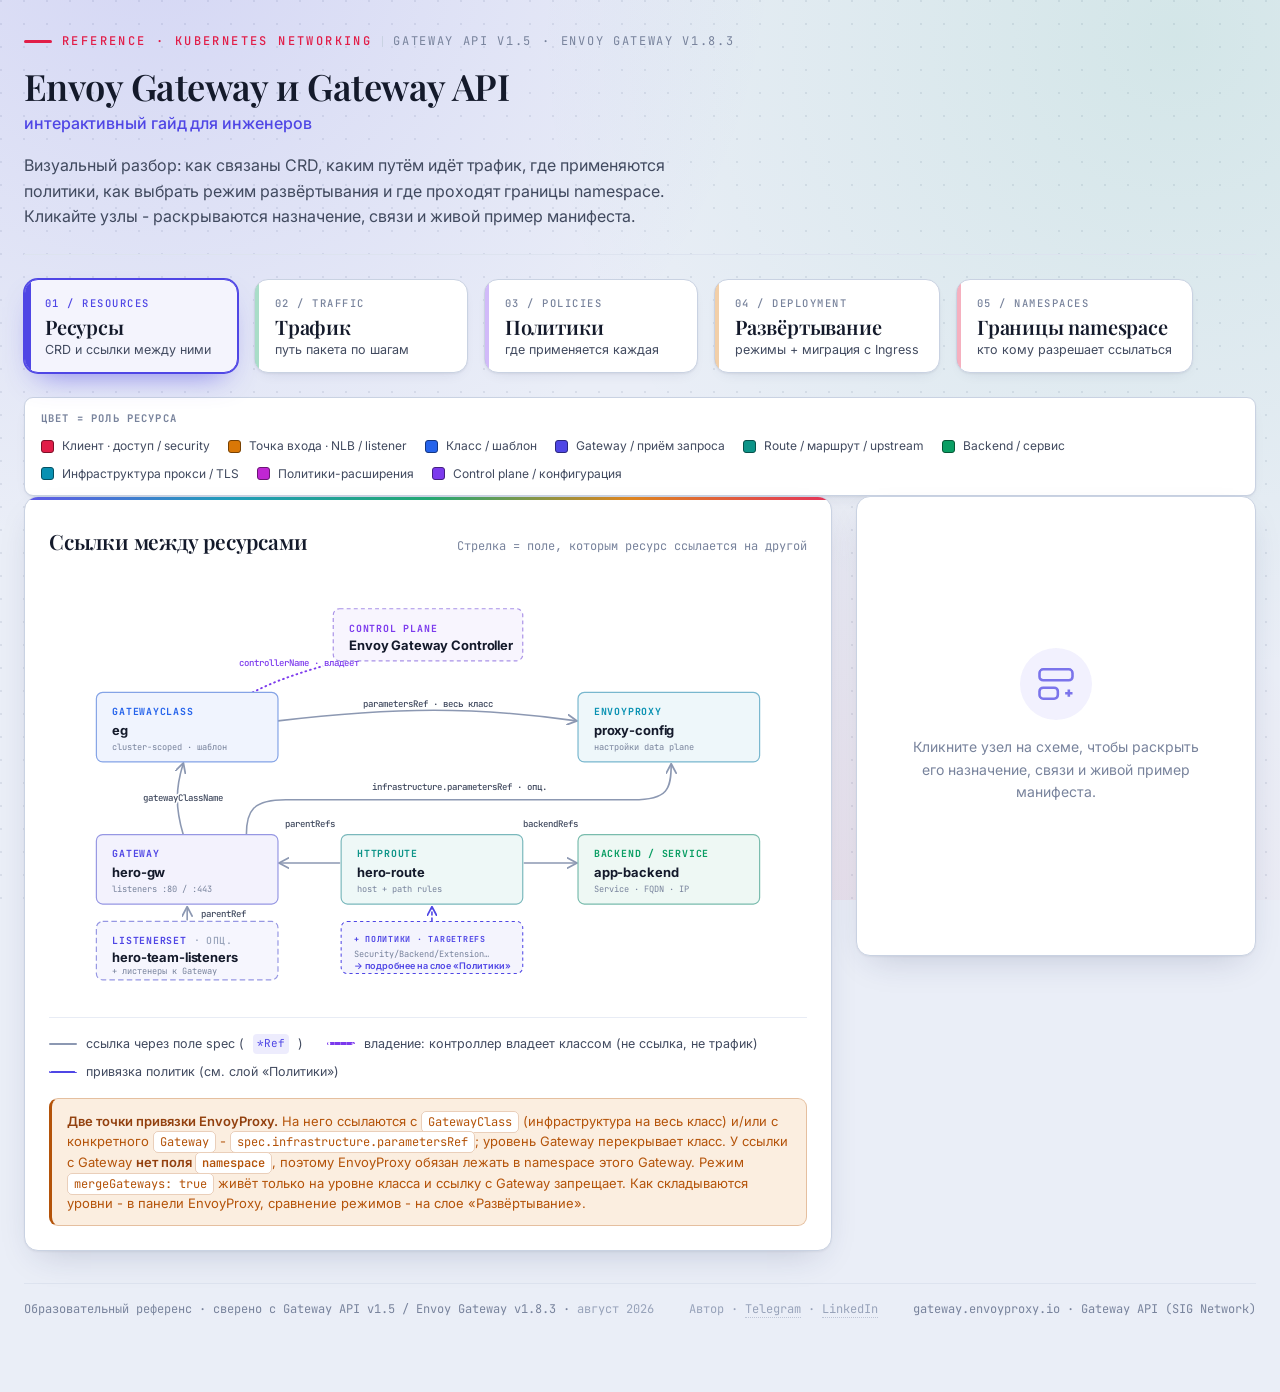
==== commit 78075e50: "Add a namespaces layer and fix the version the guide claims ReferenceGrant was a name-drop in one fa" ====
--- a/envoy-gateway-visualization/index.html
+++ b/envoy-gateway-visualization/index.html
@@ -4,7 +4,7 @@
 <meta charset="UTF-8">
 <meta name="viewport" content="width=device-width, initial-scale=1.0">
 <title>Envoy Gateway и Gateway API - интерактивный гайд</title>
-<meta name="description" content="Интерактивный разбор Gateway API и Envoy Gateway: как связаны CRD, каким путём идёт трафик, где применяется каждая политика и как выбрать режим развёртывания.">
+<meta name="description" content="Интерактивный разбор Gateway API и Envoy Gateway: как связаны CRD, каким путём идёт трафик, где применяется каждая политика, как выбрать режим развёртывания и где проходят границы namespace.">
 <link rel="icon" href="favicon.ico" sizes="any">
 <link rel="icon" href="favicon.png" type="image/png">
 
@@ -17,7 +17,7 @@
 <meta property="og:locale" content="ru_RU">
 <meta property="og:url" content="https://envoy-gateway-guide.onrender.com/">
 <meta property="og:title" content="Envoy Gateway и Gateway API - интерактивный гайд">
-<meta property="og:description" content="Как связаны CRD, каким путём идёт трафик, где применяется каждая политика и как выбрать режим развёртывания. Клик по узлу раскрывает назначение, связи и живой пример манифеста.">
+<meta property="og:description" content="Как связаны CRD, каким путём идёт трафик, где применяется каждая политика, как выбрать режим развёртывания и кто кому разрешает ссылаться через границу namespace. Клик по узлу раскрывает назначение, связи и живой пример манифеста.">
 <meta property="og:image" content="https://envoy-gateway-guide.onrender.com/og-preview.png">
 <meta property="og:image:width" content="1200">
 <meta property="og:image:height" content="627">
@@ -27,7 +27,7 @@
 <link rel="preconnect" href="https://fonts.googleapis.com">
 <link rel="preconnect" href="https://fonts.gstatic.com" crossorigin>
 <link href="https://fonts.googleapis.com/css2?family=Playfair+Display:wght@500;600;700&family=Inter:wght@400;500;600;700&family=JetBrains+Mono:wght@400;500;700&display=swap" rel="stylesheet">
-<link rel="stylesheet" href="styles.css?v=28">
+<link rel="stylesheet" href="styles.css?v=29">
 </head>
 <body>
 <div class="wrap">
@@ -39,14 +39,14 @@
     <div class="eyebrow">
       <span class="eb-rubric">Reference · Kubernetes networking</span>
       <span class="eb-topics">
-        <span>Gateway API v1.5</span> · <span>Envoy Gateway v1.10</span>
+        <span>Gateway API v1.5</span> · <span>Envoy Gateway v1.8.3</span>
       </span>
     </div>
     <h1>Envoy Gateway и Gateway API</h1>
     <p class="subtitle">интерактивный гайд для инженеров</p>
     <p class="lede">Визуальный разбор: как связаны CRD, каким путём идёт трафик,
-      где применяются политики и как выбрать режим развёртывания. Кликайте узлы - раскрываются
-      назначение, связи и живой пример манифеста.</p>
+      где применяются политики, как выбрать режим развёртывания и где проходят границы
+      namespace. Кликайте узлы - раскрываются назначение, связи и живой пример манифеста.</p>
   </header>
 
   <div class="tabs" role="tablist" aria-label="Слои визуализации">
@@ -70,15 +70,22 @@
       <span class="tab-title">Развёртывание</span>
       <span class="tab-sub">режимы + миграция с Ingress</span>
     </button>
+    <button class="tab" role="tab" data-layer="namespaces" aria-selected="false">
+      <span class="tab-idx">05 / NAMESPACES</span>
+      <span class="tab-title">Границы namespace</span>
+      <span class="tab-sub">кто кому разрешает ссылаться</span>
+    </button>
   </div>
 
   <div class="color-key" aria-label="Легенда цветов ресурсов">
     <span class="ck-title">Цвет = роль ресурса</span>
-    <span class="ck client">Клиент</span>
+    <span class="ck client">Клиент · доступ / security</span>
     <span class="ck edge-in">Точка входа · NLB / listener</span>
+    <span class="ck class">Класс / шаблон</span>
     <span class="ck gateway">Gateway / приём запроса</span>
     <span class="ck route">Route / маршрут / upstream</span>
     <span class="ck backend">Backend / сервис</span>
+    <span class="ck infra">Инфраструктура прокси / TLS</span>
     <span class="ck policy">Политики-расширения</span>
     <span class="ck control">Control plane / конфигурация</span>
   </div>
@@ -120,7 +127,7 @@
   <footer class="foot">
     <!-- Versions are now stated in the masthead eyebrow, so the old "не привязан к версии"
          disclaimer would contradict it. Keep this line and the eyebrow in sync. -->
-    <span>Образовательный референс · сверено с Gateway API v1.5 / Envoy Gateway v1.10
+    <span>Образовательный референс · сверено с Gateway API v1.5 / Envoy Gateway v1.8.3
       · <time datetime="2026-08">август 2026</time></span>
     <span class="foot-author">Автор ·
       <a href="https://t.me/mmmmort" target="_blank" rel="noopener noreferrer">Telegram</a> ·
@@ -136,11 +143,11 @@
      load-time wiring (.node handlers, stepper, cp-toggle, deep-link) finds a
      complete document and needs no async awareness. Requires an http server
      (fetch is blocked on file://) - see README.md. Bump ?v=N on asset edits. -->
-<script src="data.js?v=28"></script>
+<script src="data.js?v=29"></script>
 <script>
 (async () => {
-  const V = 28;                                    // cache-bust version (keep in sync with ?v= above)
-  const LAYERS = ['crd','traffic','policies','deploy'];   // injection order = tab order
+  const V = 29;                                    // cache-bust version (keep in sync with ?v= above)
+  const LAYERS = ['crd','traffic','policies','deploy','namespaces'];   // injection order = tab order
   const board = document.getElementById('board');
   try {
     const parts = await Promise.all(
--- a/envoy-gateway-visualization/styles.css
+++ b/envoy-gateway-visualization/styles.css
@@ -119,7 +119,7 @@
   display:inline-flex;align-items:center;gap:10px;flex-wrap:wrap;
 }
 /* Each component is one unbreakable unit: without this, a narrow viewport wraps
-   between the product name and its version ("ENVOY GATEWAY" / "V1.10"). */
+   between the product name and its version ("ENVOY GATEWAY" / "V1.8.3"). */
 .eb-topics > span{white-space:nowrap;}
 .eb-topics::before{                /* hairline divider, not another "·" - the segments already use them */
   content:"";width:1px;height:11px;background:var(--border-muted);flex-shrink:0;
@@ -153,6 +153,7 @@
 .tab[data-layer="traffic"]{--tab-accent:var(--c-emerald);}
 .tab[data-layer="policies"]{--tab-accent:var(--c-violet);}
 .tab[data-layer="deploy"]{--tab-accent:var(--c-amber);}
+.tab[data-layer="namespaces"]{--tab-accent:var(--c-rose);}
 .tab .tab-idx{font-family:var(--mono);font-size:10.5px;letter-spacing:.14em;color:var(--text-muted);display:block;margin-bottom:6px;font-weight:500;}
 .tab .tab-title{font-family:var(--display);font-size:20px;font-weight:600;color:var(--text-primary);display:block;line-height:1.1;letter-spacing:-.01em;}
 .tab .tab-sub{font-size:12.5px;color:var(--text-secondary);display:block;margin-top:4px;}
@@ -231,6 +232,13 @@
 [data-node="t-nlb"],[data-node="p-edge"],[data-node="clienttrafficpolicy"]{--na:var(--c-amber);}
 /* policies layer */
 [data-node="p-envoypatchpolicy"],[data-node="envoyextensionpolicy"]{--na:var(--c-fuchsia);}
+/* namespaces layer: same role hues as the CRDs they repeat (gateway/route/backend),
+   Secret takes the cyan "TLS-конфиг" role, ReferenceGrant the rose "доступ" one */
+[data-node="ns-gateway"]{--na:var(--c-indigo);}
+[data-node="ns-httproute"]{--na:var(--c-teal);}
+[data-node="ns-service"]{--na:var(--c-emerald);}
+[data-node="ns-secret"]{--na:var(--c-cyan);}
+[data-node="ns-grant-secret"],[data-node="ns-grant-svc"]{--na:var(--c-rose);}
 
 /* ---------- edges ---------- */
 .edge path{fill:none;stroke-linecap:round;stroke:var(--border-2);stroke-width:2;}
@@ -238,6 +246,11 @@
 .edge.config path{stroke-dasharray:6 5;stroke:var(--text-3);}
 .edge.attach path{stroke:var(--primary);stroke-dasharray:4 4;}
 .edge.attach .edge-label{fill:var(--primary);}
+/* permission edge (namespaces layer, DESIGN.md §3.15): drawn AGAINST a reference edge.
+   Emerald carries "разрешено", the dash carries "не запрос" - same division of labour
+   as everywhere else here, so it can't be misread as a traffic segment. */
+.edge.grant path{stroke:var(--accent-traffic);stroke-dasharray:5 4;}
+.edge.grant .edge-label{fill:color-mix(in srgb,var(--accent-traffic) 85%,#000);}
 
 /* traffic step states */
 .stepping .node.dp,.stepping .edge.data{opacity:.6;transition:opacity 320ms var(--ease);}
@@ -260,6 +273,9 @@
 .lg-line.blue{border-top-style:dashed;border-color:var(--primary);}
 .lg-line.cfg{border-top-style:dashed;border-color:var(--text-3);}
 .lg-line.owns{border-top-style:dotted;border-top-width:3px;border-color:var(--c-violet);}
+.lg-line.grant{border-top-style:dashed;border-color:var(--accent-traffic);}
+/* the namespaces layer needs an area sample, not a line one - it groups, not connects */
+.lg-box{width:26px;height:15px;border:1.5px dashed var(--border-2);border-radius:4px;background:var(--bg-surface-2);flex-shrink:0;}
 .legend code{font-family:var(--mono);font-size:11px;background:var(--accent-manifest-weak);color:var(--primary);padding:1px 4px;border-radius:4px;}
 /* a .callout (DESIGN.md §3.12) may also sit under a diagram, not only in the side panel:
    for a remark that qualifies the whole schema rather than one node. Needs the gap the
@@ -336,7 +352,10 @@
 .ref-meta code{font-family:var(--mono);font-size:11px;background:var(--accent-manifest-weak);color:var(--primary);padding:1px 5px;border-radius:4px;border:1px solid color-mix(in srgb,var(--primary) 18%,transparent);}
 .callout{background:var(--accent-warning-weak);border:1px solid color-mix(in srgb,var(--accent-warning) 30%,transparent);border-left:3px solid var(--accent-warning);border-radius:var(--radius);padding:12px 15px;font-size:13px;color:var(--accent-warning);line-height:1.55;}
 .callout b{font-weight:600;color:#92400e;}
-.callout code{background:#fff;color:var(--accent-warning);border-color:color-mix(in srgb,var(--accent-warning) 28%,transparent);}
+/* long field paths (Gateway.spec.infrastructure.parametersRef) must be allowed to break:
+   .board is overflow:hidden, so an unbreakable chip is silently CUT on narrow screens
+   rather than wrapping or scrolling - the text just ends mid-word and looks correct. */
+.callout code{background:#fff;color:var(--accent-warning);border-color:color-mix(in srgb,var(--accent-warning) 28%,transparent);overflow-wrap:anywhere;}
 
 /* manifest pane - dark navy block for punchy contrast */
 .manifest-pre{font-family:var(--mono);font-size:12.5px;line-height:1.75;background:#111830;color:#c3cde4;border:1px solid #26304f;border-left:3px solid var(--primary);border-radius:var(--radius);padding:15px 17px;overflow-x:auto;margin:0 0 var(--s-md);white-space:pre;tab-size:2;font-variant-numeric:tabular-nums;box-shadow:inset 0 1px 0 rgba(255,255,255,.03),var(--shadow-sm);}
@@ -393,6 +412,8 @@
 .ck.edge-in{--ck:var(--c-amber);}
 .ck.client{--ck:var(--c-rose);}
 .ck.policy{--ck:var(--c-fuchsia);}
+.ck.class{--ck:var(--c-blue);}
+.ck.infra{--ck:var(--c-cyan);}
 /* color legend is about SVG node hues - irrelevant on the deploy layer */
 .wrap[data-layer="deploy"] .color-key{display:none;}
 
@@ -638,6 +659,41 @@
 .mig-v{grid-area:v;font-family:var(--mono);font-size:11.5px;font-weight:700;color:var(--primary);text-align:right;}
 .mig-note{grid-area:n;font-size:11.5px;color:var(--text-secondary);line-height:1.4;}
 
+/* =====================================================================
+   Namespaces layer (tab 05): namespace boundaries + the three handshakes
+   ===================================================================== */
+
+/* ---------- namespace frame (DESIGN.md §3.14) ---------- */
+/* A grouping area, not a node: no hue, no hover, not clickable. Dashed because the
+   boundary is administrative, not a path - same reading as everywhere else here. */
+.ns-frame rect{fill:var(--bg-inset);stroke:var(--border-2);stroke-width:1.5;stroke-dasharray:7 5;}
+/* halo as a safety net: edges are drawn over the frames, and a future edge routed
+   across this label would otherwise strike the text through */
+.ns-label{font-family:var(--mono);font-size:11.5px;font-weight:700;letter-spacing:.06em;fill:var(--text-muted);paint-order:stroke;stroke:var(--bg-inset);stroke-width:4;stroke-linejoin:round;}
+
+/* ---------- three-handshake comparison strip (DESIGN.md §3.16) ---------- */
+.hs{margin-top:var(--s-md);background:var(--bg-surface-2);border:1px solid var(--border-faint);border-radius:var(--radius);padding:var(--s-md);}
+.hs-head{display:flex;align-items:baseline;justify-content:space-between;gap:var(--s-sm);flex-wrap:wrap;margin-bottom:var(--s-sm);}
+.hs-title{font-family:var(--display);font-size:20px;font-weight:600;color:var(--text-primary);}
+.hs-sub{font-family:var(--mono);font-size:11px;color:var(--text-muted);}
+.hs-grid{display:grid;grid-template-columns:repeat(3,1fr);gap:var(--s-sm);}
+@media (max-width:860px){.hs-grid{grid-template-columns:1fr;}}
+.hs-card{--g:var(--primary);background:var(--bg-surface);border:1px solid var(--border-muted);border-top:3px solid var(--g);border-radius:var(--radius);padding:11px 14px 13px;box-shadow:var(--shadow-sm);min-width:0;}
+/* the object-reference card carries the same hue as the ReferenceGrant nodes above it */
+.hs-card.obj{--g:var(--c-rose);}
+.hs-card.route{--g:var(--c-indigo);}
+.hs-card.lset{--g:var(--c-teal);}
+.hs-kind{display:block;font-family:var(--mono);font-size:10px;letter-spacing:.1em;text-transform:uppercase;color:var(--text-muted);font-weight:700;}
+.hs-card>b{display:block;font-family:var(--mono);font-size:12.5px;font-weight:700;margin-top:3px;color:color-mix(in srgb,var(--g) 82%,#000);overflow-wrap:anywhere;}
+.hs-card ul{list-style:none;margin:10px 0 0;padding:0;display:flex;flex-direction:column;gap:7px;}
+.hs-card li{font-size:12.5px;line-height:1.45;color:var(--text-secondary);}
+.hs-card li b{color:var(--text-primary);font-weight:600;}
+.hs-k{display:block;font-family:var(--mono);font-size:9.5px;letter-spacing:.08em;text-transform:uppercase;color:var(--text-3);font-weight:700;}
+.hs-card code{font-family:var(--mono);font-size:11px;background:var(--accent-manifest-weak);color:var(--primary);padding:1px 4px;border-radius:4px;overflow-wrap:anywhere;}
+.hs-note{margin:var(--s-sm) 0 0;font-size:12px;color:var(--text-muted);line-height:1.55;}
+.hs-note b{color:var(--text-primary);font-weight:600;}
+.hs-note code{font-family:var(--mono);font-size:11.5px;background:var(--accent-manifest-weak);color:var(--primary);padding:1px 5px;border-radius:4px;}
+
 /* deployment layer - narrow screens (must follow base rules to win on source order) */
 @media (max-width:640px){
   /* keep the 3-col topology intact (gateways ↔ arrows ↔ stacks stay aligned) and
